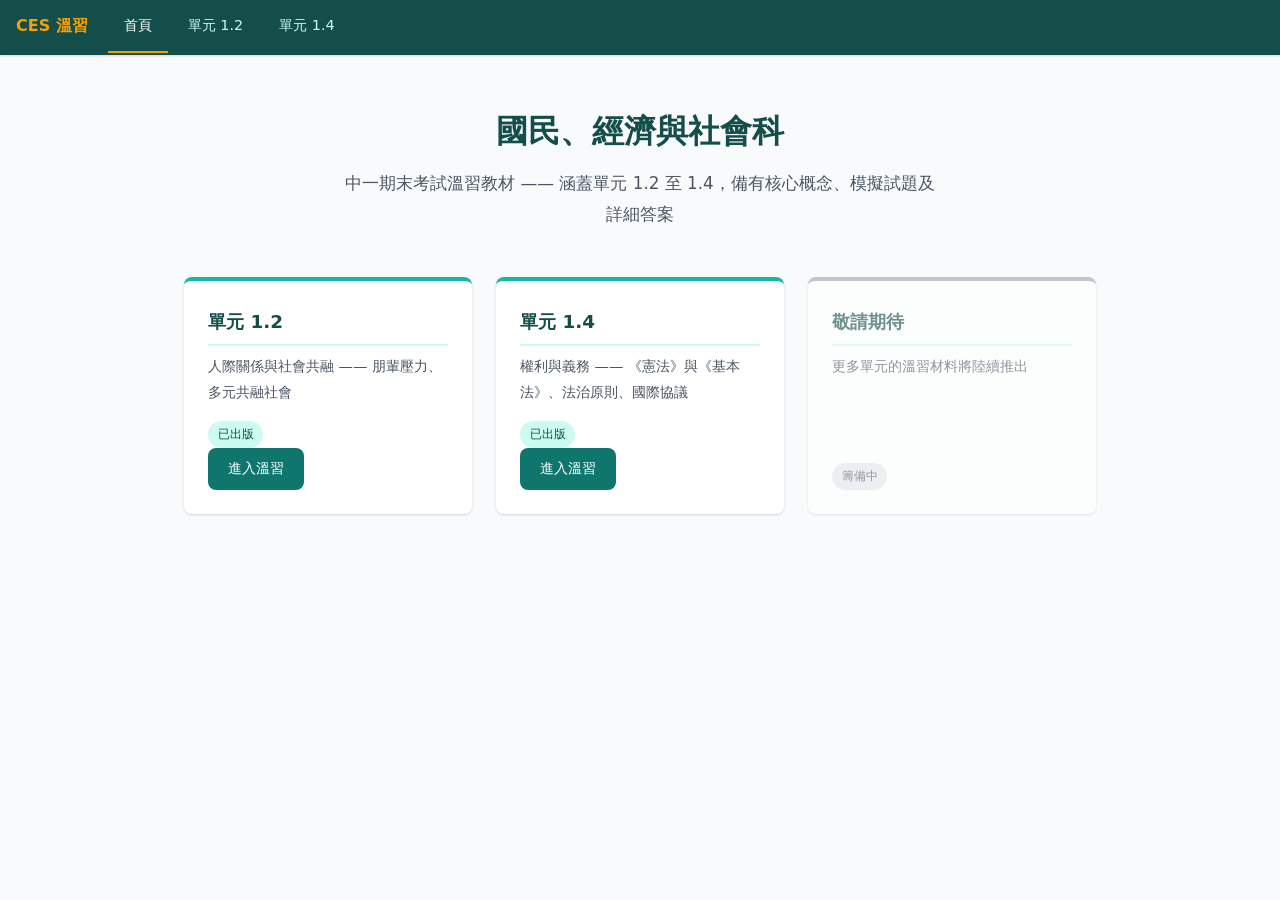
==== index.html @ 9569ae77 "Initial commit: CES study materials with PWA site" ====
<!DOCTYPE html>
<html lang="zh-HK">
<head>
  <meta charset="UTF-8">
  <meta name="viewport" content="width=device-width, initial-scale=1.0">
  <title>CES 中一期末考試溫習教材</title>
  <link rel="stylesheet" href="styles/main.css">
  <link rel="manifest" href="manifest.json">
  <meta name="theme-color" content="#134e4a">
  <meta name="description" content="國民、經濟與社會科 —— 中一期末考試溫習教材">
  <link rel="icon" href="data:image/svg+xml,%3Csvg xmlns='http://www.w3.org/2000/svg' viewBox='0 0 32 32'%3E%3Crect width='32' height='32' rx='6' fill='%23134e4a'/%3E%3Ctext x='16' y='24' text-anchor='middle' font-size='20' font-family='sans-serif' font-weight='bold' fill='%23f59e0b'%3EC%3C/text%3E%3C/svg%3E">
  <link rel="apple-touch-icon" href="data:image/svg+xml,%3Csvg xmlns='http://www.w3.org/2000/svg' viewBox='0 0 192 192'%3E%3Crect width='192' height='192' rx='24' fill='%23134e4a'/%3E%3Ctext x='96' y='130' text-anchor='middle' font-size='120' font-family='sans-serif' font-weight='bold' fill='%23f59e0b'%3EC%3C/text%3E%3C/svg%3E">
  <script>
    if ('serviceWorker' in navigator) {
      window.addEventListener('load', () => {
        navigator.serviceWorker.register('sw.js');
      });
    }
  </script>
</head>
<body>

<nav class="top-nav">
  <span class="brand">CES 溫習</span>
  <a href="index.html" class="active">首頁</a>
  <a href="units/unit1-2.html">單元 1.2</a>
  <a href="units/unit1-4.html">單元 1.4</a>
</nav>

<div class="hero">
  <h1>國民、經濟與社會科</h1>
  <p>中一期末考試溫習教材 —— 涵蓋單元 1.2 至 1.4，備有核心概念、模擬試題及詳細答案</p>
</div>

<div class="unit-grid">

  <a href="units/unit1-2.html" class="unit-card">
    <h2>單元 1.2</h2>
    <p>人際關係與社會共融 —— 朋輩壓力、多元共融社會</p>
    <span class="tag">已出版</span>
    <span class="btn">進入溫習</span>
  </a>

  <a href="units/unit1-4.html" class="unit-card">
    <h2>單元 1.4</h2>
    <p>權利與義務 —— 《憲法》與《基本法》、法治原則、國際協議</p>
    <span class="tag">已出版</span>
    <span class="btn">進入溫習</span>
  </a>

  <div class="unit-card coming-soon">
    <h2>敬請期待</h2>
    <p>更多單元的溫習材料將陸續推出</p>
    <span class="tag soon">籌備中</span>
  </div>

</div>

</body>
</html>
---- styles/main.css ----
:root {
  --teal-900: #134e4a;
  --teal-700: #0f766e;
  --teal-600: #0d9488;
  --teal-500: #14b8a6;
  --teal-100: #ccfbf1;
  --teal-50: #f0fdfa;
  --warm-600: #d97706;
  --warm-500: #f59e0b;
  --warm-200: #fde68a;
  --warm-50: #fffbeb;
  --gray-900: #111827;
  --gray-700: #374151;
  --gray-600: #4b5563;
  --gray-400: #9ca3af;
  --gray-200: #e5e7eb;
  --gray-100: #f3f4f6;
  --gray-50: #f9fafb;
  --white: #ffffff;
  --radius: 8px;
  --shadow: 0 1px 3px rgba(0,0,0,.1), 0 1px 2px rgba(0,0,0,.06);
  --shadow-lg: 0 4px 6px rgba(0,0,0,.07), 0 10px 15px rgba(0,0,0,.1);
}

*, *::before, *::after { box-sizing: border-box; margin: 0; padding: 0; }

html { font-size: 16px; scroll-behavior: smooth; }

body {
  font-family: "Noto Sans TC", "Microsoft JhengHei", "PingFang TC", system-ui, -apple-system, sans-serif;
  color: var(--gray-900);
  background: var(--gray-50);
  line-height: 1.8;
}

a { color: var(--teal-700); text-decoration: none; }
a:hover { color: var(--teal-600); text-decoration: underline; }

/* ── Nav ── */
.top-nav {
  background: var(--teal-900);
  color: var(--white);
  padding: 0 1rem;
  display: flex;
  align-items: center;
  gap: .25rem;
  overflow-x: auto;
  position: sticky;
  top: 0;
  z-index: 100;
  box-shadow: var(--shadow);
}
.top-nav a {
  color: var(--teal-100);
  padding: .75rem 1rem;
  white-space: nowrap;
  border-bottom: 2px solid transparent;
  transition: .15s;
  font-size: .9rem;
}
.top-nav a:hover,
.top-nav a.active {
  color: var(--white);
  text-decoration: none;
  border-bottom-color: var(--warm-500);
}
.top-nav .brand {
  font-weight: 700;
  font-size: 1rem;
  padding: .75rem 1rem .75rem 0;
  white-space: nowrap;
  border-bottom: 2px solid transparent;
  color: var(--warm-500);
}

/* ── Layout ── */
.container {
  max-width: 880px;
  margin: 0 auto;
  padding: 2rem 1.5rem 4rem;
}

/* ── Landing Page ── */
.hero {
  text-align: center;
  padding: 3rem 1.5rem 2rem;
}
.hero h1 {
  font-size: 2rem;
  color: var(--teal-900);
  margin-bottom: .5rem;
}
.hero p {
  color: var(--gray-600);
  font-size: 1.05rem;
  max-width: 600px;
  margin: 0 auto;
}

.unit-grid {
  display: grid;
  grid-template-columns: repeat(auto-fill, minmax(260px, 1fr));
  gap: 1.5rem;
  padding: 1rem 1.5rem 3rem;
  max-width: 960px;
  margin: 0 auto;
}

.unit-card {
  background: var(--white);
  border-radius: var(--radius);
  box-shadow: var(--shadow);
  padding: 1.5rem;
  transition: transform .2s, box-shadow .2s;
  border-top: 4px solid var(--teal-500);
  display: flex;
  flex-direction: column;
}
.unit-card:hover {
  transform: translateY(-3px);
  box-shadow: var(--shadow-lg);
}
.unit-card.coming-soon {
  border-top-color: var(--gray-400);
  opacity: .6;
  cursor: default;
}
.unit-card.coming-soon:hover {
  transform: none;
  box-shadow: var(--shadow);
}
.unit-card h2 {
  font-size: 1.15rem;
  color: var(--teal-900);
  margin-bottom: .5rem;
}
.unit-card p {
  color: var(--gray-600);
  font-size: .9rem;
  flex: 1;
  margin-bottom: 1rem;
}
.unit-card .tag {
  display: inline-block;
  font-size: .75rem;
  background: var(--teal-100);
  color: var(--teal-900);
  padding: .15rem .6rem;
  border-radius: 999px;
  align-self: flex-start;
}
.unit-card .tag.soon {
  background: var(--gray-200);
  color: var(--gray-600);
}
.unit-card .btn {
  display: inline-block;
  margin-top: auto;
  background: var(--teal-700);
  color: var(--white);
  padding: .5rem 1.25rem;
  border-radius: var(--radius);
  font-size: .9rem;
  text-align: center;
  transition: background .15s;
  align-self: flex-start;
}
.unit-card .btn:hover {
  background: var(--teal-900);
  text-decoration: none;
}

/* ── Study Guide ── */
.page-header {
  margin-bottom: 2rem;
  padding-bottom: 1rem;
  border-bottom: 2px solid var(--teal-100);
}
.page-header h1 {
  font-size: 1.6rem;
  color: var(--teal-900);
  line-height: 1.3;
}
.page-header .subtitle {
  color: var(--gray-600);
  font-size: .95rem;
  margin-top: .25rem;
}

section { margin-bottom: 2.5rem; }

h2 {
  font-size: 1.35rem;
  color: var(--teal-900);
  margin-bottom: 1rem;
  padding-bottom: .35rem;
  border-bottom: 2px solid var(--teal-100);
}

h3 {
  font-size: 1.15rem;
  color: var(--teal-700);
  margin: 1.5rem 0 .75rem;
}

h4 {
  font-size: 1.05rem;
  color: var(--gray-700);
  margin: 1rem 0 .5rem;
}

blockquote {
  background: var(--teal-50);
  border-left: 4px solid var(--teal-500);
  padding: .75rem 1rem;
  margin: 1rem 0;
  border-radius: 0 var(--radius) var(--radius) 0;
  color: var(--gray-700);
}
blockquote strong { color: var(--teal-900); }

p { margin-bottom: .75rem; }

ul, ol { margin: .5rem 0 .75rem 1.5rem; }
li { margin-bottom: .3rem; }

table {
  width: 100%;
  border-collapse: collapse;
  margin: 1rem 0;
  font-size: .9rem;
}
th, td {
  border: 1px solid var(--gray-200);
  padding: .6rem .75rem;
  text-align: left;
  vertical-align: top;
}
th {
  background: var(--teal-100);
  color: var(--teal-900);
  font-weight: 600;
}
tr:nth-child(even) td { background: var(--gray-50); }

hr { border: none; border-top: 1px solid var(--gray-200); margin: 2rem 0; }

.answer-key {
  background: var(--warm-50);
  border: 1px solid var(--warm-200);
  border-radius: var(--radius);
  padding: 1.5rem;
  margin-top: 2rem;
}
.answer-key h2 {
  color: var(--warm-600);
  border-bottom-color: var(--warm-200);
}
.answer-key h3 {
  color: var(--warm-600);
}
.answer-key ol { margin-left: 1.5rem; }

.question-section { margin-bottom: 1.5rem; }
.question-section .q-num { font-weight: 600; color: var(--teal-900); }

/* ── Print ── */
@media print {
  .top-nav { display: none; }
  .container { max-width: 100%; padding: .5in; }
  body { font-size: 12pt; color: #000; background: #fff; }
  .unit-card { break-inside: avoid; }
  .answer-key { background: #f9f9f9; border-color: #ccc; }
}

/* ── Mobile ── */
@media (max-width: 640px) {
  .container { padding: 1.25rem 1rem 3rem; }
  .hero h1 { font-size: 1.5rem; }
  .unit-grid { grid-template-columns: 1fr; padding: 1rem; }
  .page-header h1 { font-size: 1.3rem; }
  .top-nav { font-size: .8rem; }
  .top-nav a { padding: .6rem .6rem; }
}
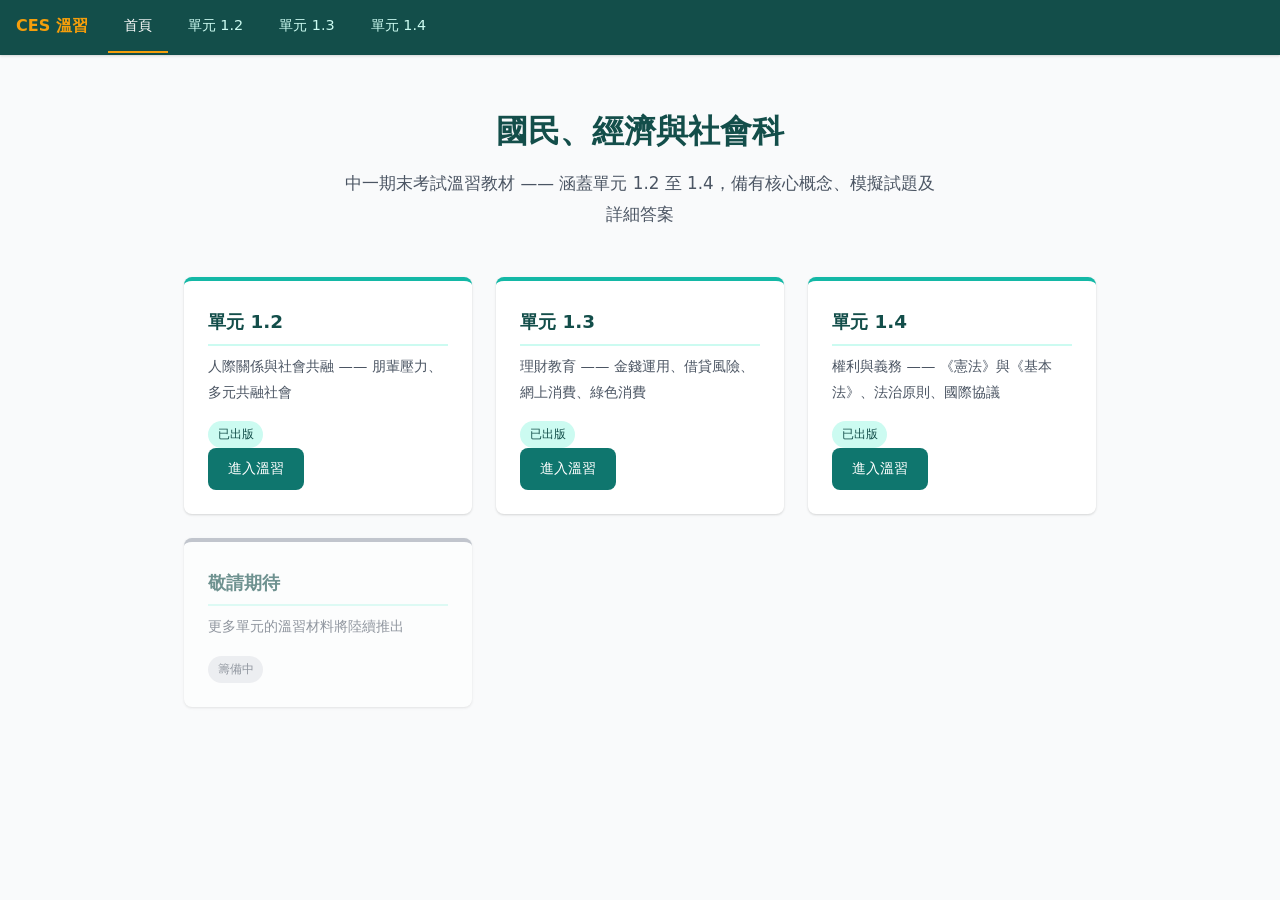
==== commit 98a1bd93: "Add Unit 1.3 (理財教育) study guide with PWA support" ====
--- a/index.html
+++ b/index.html
@@ -8,8 +8,8 @@
   <link rel="manifest" href="manifest.json">
   <meta name="theme-color" content="#134e4a">
   <meta name="description" content="國民、經濟與社會科 —— 中一期末考試溫習教材">
-  <link rel="icon" href="data:image/svg+xml,%3Csvg xmlns='http://www.w3.org/2000/svg' viewBox='0 0 32 32'%3E%3Crect width='32' height='32' rx='6' fill='%23134e4a'/%3E%3Ctext x='16' y='24' text-anchor='middle' font-size='20' font-family='sans-serif' font-weight='bold' fill='%23f59e0b'%3EC%3C/text%3E%3C/svg%3E">
-  <link rel="apple-touch-icon" href="data:image/svg+xml,%3Csvg xmlns='http://www.w3.org/2000/svg' viewBox='0 0 192 192'%3E%3Crect width='192' height='192' rx='24' fill='%23134e4a'/%3E%3Ctext x='96' y='130' text-anchor='middle' font-size='120' font-family='sans-serif' font-weight='bold' fill='%23f59e0b'%3EC%3C/text%3E%3C/svg%3E">
+  <link rel="icon" href="icons/icon-192.png">
+  <link rel="apple-touch-icon" href="icons/icon-192.png">
   <script>
     if ('serviceWorker' in navigator) {
       window.addEventListener('load', () => {
@@ -24,6 +24,7 @@
   <span class="brand">CES 溫習</span>
   <a href="index.html" class="active">首頁</a>
   <a href="units/unit1-2.html">單元 1.2</a>
+  <a href="units/unit1-3.html">單元 1.3</a>
   <a href="units/unit1-4.html">單元 1.4</a>
 </nav>
 
@@ -37,6 +38,13 @@
   <a href="units/unit1-2.html" class="unit-card">
     <h2>單元 1.2</h2>
     <p>人際關係與社會共融 —— 朋輩壓力、多元共融社會</p>
+    <span class="tag">已出版</span>
+    <span class="btn">進入溫習</span>
+  </a>
+
+  <a href="units/unit1-3.html" class="unit-card">
+    <h2>單元 1.3</h2>
+    <p>理財教育 —— 金錢運用、借貸風險、網上消費、綠色消費</p>
     <span class="tag">已出版</span>
     <span class="btn">進入溫習</span>
   </a>
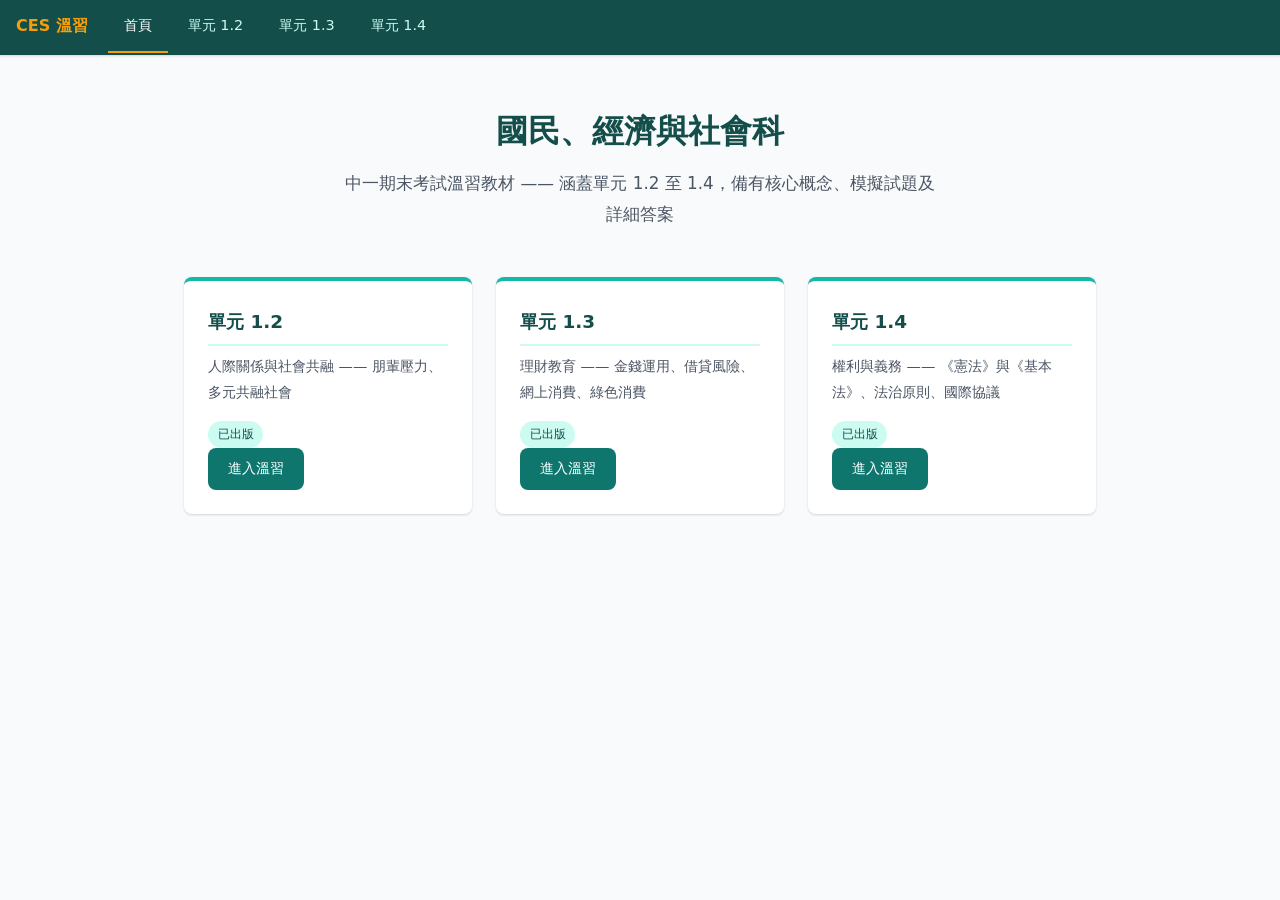
==== commit 5d0d5fc7: "Remove coming-soon placeholder card (only 1.2-1.4 exist)" ====
--- a/index.html
+++ b/index.html
@@ -56,12 +56,6 @@
     <span class="btn">進入溫習</span>
   </a>
 
-  <div class="unit-card coming-soon">
-    <h2>敬請期待</h2>
-    <p>更多單元的溫習材料將陸續推出</p>
-    <span class="tag soon">籌備中</span>
-  </div>
-
 </div>
 
 </body>
--- a/styles/main.css
+++ b/styles/main.css
@@ -36,6 +36,8 @@
 a { color: var(--teal-700); text-decoration: none; }
 a:hover { color: var(--teal-600); text-decoration: underline; }
 
+[id] { scroll-margin-top: 4rem; }
+
 /* ── Nav ── */
 .top-nav {
   background: var(--teal-900);
